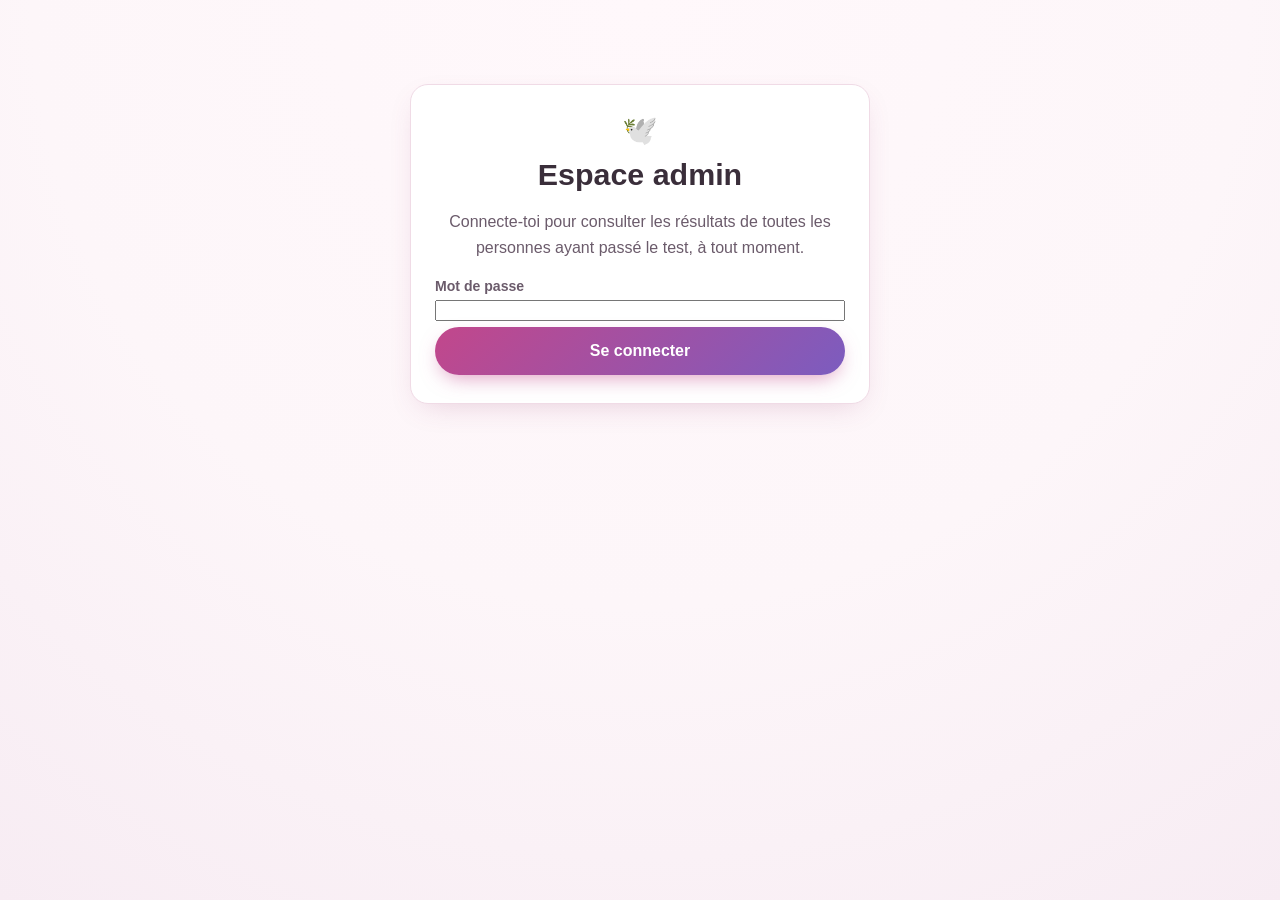
==== admin.html @ a412b6b8 "Bascule l'avertissement d'import dans une modale L'alerte permanente au-dessus du tableau du dashboa" ====
<!doctype html>
<html lang="fr">
<head>
<meta charset="UTF-8" />
<meta name="viewport" content="width=device-width, initial-scale=1, viewport-fit=cover" />
<meta name="robots" content="noindex, nofollow" />
<title>Admin — Test des 5 blessures de l'âme</title>
<link rel="icon" href="data:image/svg+xml,<svg xmlns=%22http://www.w3.org/2000/svg%22 viewBox=%220 0 100 100%22><text y=%22.9em%22 font-size=%2290%22>🕊️</text></svg>" />
<link rel="stylesheet" href="css/style.css" />
<link rel="stylesheet" href="css/admin.css" />
</head>
<body>

<div id="admin-app">

  <!-- ===================== LOGIN ===================== -->
  <section id="admin-login" class="admin-screen active">
    <div class="card login-card">
      <p class="dove" aria-hidden="true">🕊️</p>
      <h1>Espace admin</h1>
      <p class="intro">
        Connecte-toi pour consulter les résultats de toutes les personnes
        ayant passé le test, à tout moment.
      </p>
      <form id="login-form">
        <label for="admin-password">Mot de passe</label>
        <input type="password" id="admin-password" name="password" autocomplete="current-password" required />
        <button type="submit" class="btn btn-primary">Se connecter</button>
        <p id="login-error" class="form-error" hidden></p>
      </form>
    </div>
  </section>

  <!-- ===================== TABLEAU DE BORD ===================== -->
  <section id="admin-dashboard" class="admin-screen">
    <header class="admin-header">
      <div>
        <h1>Tableau de bord</h1>
        <p class="admin-subtitle">Toutes les passations du test.</p>
      </div>
      <div class="admin-header-actions">
        <button type="button" id="dashboard-print-btn" class="btn btn-ghost">Imprimer / enregistrer en PDF</button>
        <button type="button" id="logout-btn" class="btn btn-ghost">Se déconnecter</button>
      </div>
    </header>

    <div class="card admin-summary" id="admin-summary"><!-- generated in JS --></div>

    <div class="card">
      <div class="table-toolbar">
        <input type="search" id="search-input" placeholder="Rechercher un nom, un email, une ville…" />
        <select id="wound-filter" aria-label="Filtrer par blessure dominante">
          <option value="">Toutes les blessures dominantes</option>
        </select>
        <div class="table-toolbar-actions">
          <button type="button" id="import-participants-btn" class="btn btn-ghost">Importer</button>
          <button type="button" id="export-participants-btn" class="btn btn-ghost">Exporter</button>
          <input type="file" id="import-participants-input" accept=".csv,text/csv" hidden />
        </div>
      </div>
      <div class="table-scroll">
        <table id="participants-table" class="admin-table">
          <thead>
            <tr>
              <th>Nom</th>
              <th>Genre</th>
              <th>Email</th>
              <th>Téléphone</th>
              <th>Ville</th>
              <th>Dernier test</th>
              <th>Passations</th>
              <th>Blessures dominante / modérée</th>
              <th class="actions-col">Actions</th>
            </tr>
          </thead>
          <tbody id="participants-tbody"></tbody>
        </table>
      </div>
      <p id="empty-state" class="empty-state" hidden>Aucune passation enregistrée pour le moment.</p>
    </div>
  </section>

  <!-- ===================== DÉTAIL PARTICIPANT ===================== -->
  <section id="admin-detail" class="admin-screen">
    <div class="detail-toolbar">
      <button type="button" id="back-btn" class="btn btn-ghost back-btn">← Retour au tableau de bord</button>
      <button type="button" id="admin-print-btn" class="btn btn-ghost">Imprimer / enregistrer en PDF</button>
    </div>

    <div class="card" id="participant-info"><!-- generated in JS --></div>

    <div class="card">
      <div class="range-toolbar">
        <h3>Évolution des blessures de l'âme</h3>
        <div class="range-buttons" id="range-buttons">
          <button type="button" data-range="6" class="range-btn">6 mois</button>
          <button type="button" data-range="12" class="range-btn">1 an</button>
          <button type="button" data-range="36" class="range-btn">3 ans</button>
          <button type="button" data-range="60" class="range-btn">5 ans</button>
          <button type="button" data-range="all" class="range-btn active">Tout</button>
        </div>
      </div>
      <div id="evolution-chart" class="evolution-chart"></div>
      <div class="legend" id="evolution-legend"></div>
    </div>

    <div class="card">
      <div class="attempts-header">
        <div>
          <h3>Détail des tests passés</h3>
          <p class="section-note-admin">Clique sur un test pour voir le rapport complet, comme celui affiché à l'utilisateur.</p>
        </div>
        <div class="table-toolbar-actions">
          <button type="button" id="import-attempts-btn" class="btn btn-ghost">Importer les tests</button>
          <button type="button" id="export-attempts-btn" class="btn btn-ghost">Exporter les tests</button>
          <input type="file" id="import-attempts-input" accept=".csv,text/csv" hidden />
        </div>
      </div>
      <div class="table-scroll">
        <table class="admin-table" id="attempts-table">
          <thead>
            <tr>
              <th>#</th>
              <th>Date</th>
              <th>Trahison</th>
              <th>Rejet</th>
              <th>Abandon</th>
              <th>Humiliation</th>
              <th>Injustice</th>
              <th>Dominante</th>
              <th class="actions-col">Actions</th>
            </tr>
          </thead>
          <tbody id="attempts-tbody"></tbody>
        </table>
      </div>
    </div>

    <div class="card" id="attempt-report-card" hidden>
      <h3 id="attempt-report-title">Rapport du test</h3>
      <div id="attempt-report"><!-- generated in JS --></div>
    </div>
  </section>

  <!-- ===================== MODAL IMPORT ===================== -->
  <div id="import-modal" class="modal-overlay" hidden aria-hidden="true">
    <div class="modal" role="dialog" aria-modal="true" aria-labelledby="import-modal-title">
      <h2 id="import-modal-title">Importer des participants</h2>
      <div class="modal-alert">
        <strong>Note :</strong> l'import ne concerne <em>que</em> les participants
        (leurs infos personnelles). Pour importer aussi leurs tests passés, ouvre
        la fiche détail du participant concerné et utilise le bouton
        "Importer les tests" sur cette page.
      </div>
      <p class="modal-hint">Format attendu : CSV avec les colonnes
        <code>phone, email, gender, first_name, last_name, city, postal_code,
        created_at, last_test_at</code>. Le téléphone sert de clé : les
        participants existants sont mis à jour, les autres créés.</p>
      <div class="modal-actions">
        <button type="button" id="import-modal-cancel" class="btn btn-ghost">Annuler</button>
        <button type="button" id="import-modal-confirm" class="btn btn-primary">Choisir un fichier…</button>
      </div>
    </div>
  </div>

</div>

<script src="js/data.js"></script>
<script src="js/admin.js"></script>
</body>
</html>
---- css/style.css ----
:root {
  --rose: #c2478b;
  --rose-dark: #a13570;
  --rose-light: #ffe3f0;
  --lavender: #7c5cbf;
  --ink: #3a2e3a;
  --ink-soft: #6b5b6b;
  --bg: #fdf6f9;
  --bg-start: #fff8fb;
  --bg-end: #f7ecf3;
  --card-bg: #ffffff;
  --border: #f0dbe6;
  --shadow: 0 10px 30px -12px rgba(150, 60, 110, 0.25);
  --shadow-accent: rgba(194, 71, 139, 0.55);
  --radius: 18px;
  --tier-high: #c2478b;
  --tier-moderate: #d98c3f;
  --tier-low: #7c9fbf;
  --tier-minimal: #9aa89a;
  font-size: 16px;
}

/* Thème "Homme" (Kanegnon) : mêmes tokens, palette bleue. Activé en
   posant data-gender="homme" sur <body> dès que le genre est choisi. */
body[data-gender="homme"] {
  --rose: #2f6fb0;
  --rose-dark: #1f5490;
  --rose-light: #dceaf7;
  --lavender: #4a4fd1;
  --bg: #eef5fc;
  --bg-start: #f5f9ff;
  --bg-end: #e8f1fa;
  --border: #d9e6f2;
  --shadow: 0 10px 30px -12px rgba(31, 84, 144, 0.25);
  --shadow-accent: rgba(47, 111, 176, 0.55);
}

* {
  box-sizing: border-box;
}

html,
body {
  margin: 0;
  padding: 0;
  background: radial-gradient(circle at top, var(--bg-start) 0%, var(--bg) 55%, var(--bg-end) 100%);
  color: var(--ink);
  font-family: "Segoe UI", "Helvetica Neue", Arial, sans-serif;
  min-height: 100%;
  -webkit-font-smoothing: antialiased;
  transition: background 0.3s ease;
}

#app {
  min-height: 100dvh;
  display: flex;
  flex-direction: column;
  align-items: center;
  padding: 24px 16px calc(48px + env(safe-area-inset-bottom));
}

.screen {
  width: 100%;
  max-width: 640px;
  display: none;
}

.screen.active {
  display: block;
  animation: fade-in 0.35s ease both;
}

@keyframes fade-in {
  from {
    opacity: 0;
    transform: translateY(8px);
  }
  to {
    opacity: 1;
    transform: translateY(0);
  }
}

.card {
  background: var(--card-bg);
  border: 1px solid var(--border);
  border-radius: var(--radius);
  box-shadow: var(--shadow);
  padding: 28px 24px;
  margin-bottom: 18px;
}

/* ---------- Typography ---------- */

h1 {
  font-size: 1.6rem;
  line-height: 1.25;
  margin: 8px 0 16px;
  text-align: center;
  color: var(--ink);
}

h2 {
  margin: 4px 0 6px;
}

h3 {
  margin: 0 0 12px;
  font-size: 1.05rem;
}

.dove {
  text-align: center;
  font-size: 1.8rem;
  margin: 0 0 4px;
}

.verse {
  font-style: italic;
  color: var(--ink-soft);
  border-left: 3px solid var(--rose);
  padding: 6px 0 6px 14px;
  margin: 0 0 20px;
  font-size: 0.95rem;
  line-height: 1.5;
}

.verse cite {
  display: block;
  margin-top: 6px;
  font-style: normal;
  font-weight: 600;
  color: var(--rose-dark);
  font-size: 0.82rem;
}

.verse-small {
  font-size: 0.85rem;
  text-align: center;
  border-left: none;
  border-top: 1px solid var(--border);
  padding: 12px 0 0;
  margin-top: 12px;
}

.intro {
  color: var(--ink-soft);
  line-height: 1.6;
  margin-bottom: 18px;
}

.facts {
  list-style: none;
  padding: 0;
  margin: 0 0 22px;
  display: grid;
  gap: 8px;
}

.facts li {
  background: var(--rose-light);
  color: var(--rose-dark);
  border-radius: 10px;
  padding: 10px 14px;
  font-size: 0.92rem;
}

/* ---------- Forms & buttons ---------- */

form {
  display: flex;
  flex-direction: column;
  gap: 6px;
}

label {
  font-size: 0.88rem;
  font-weight: 600;
  color: var(--ink-soft);
}

.optional {
  font-weight: 400;
  color: #a897a8;
}

input[type="text"],
input[type="email"],
input[type="tel"] {
  border: 1px solid var(--border);
  border-radius: 12px;
  padding: 13px 14px;
  font-size: 1rem;
  margin-bottom: 14px;
  background: #fffafc;
  color: var(--ink);
  width: 100%;
  font-family: inherit;
}

input[type="text"]:focus,
input[type="email"]:focus,
input[type="tel"]:focus {
  outline: 2px solid var(--rose);
  outline-offset: 1px;
}

.form-row {
  display: flex;
  gap: 10px;
}

.form-col {
  flex: 1;
  min-width: 0;
}

.form-col-narrow {
  flex: 0 0 38%;
}

.consent-label {
  display: flex;
  align-items: flex-start;
  gap: 10px;
  font-size: 0.82rem;
  font-weight: 400;
  color: var(--ink-soft);
  line-height: 1.45;
  margin: 6px 0 18px;
  cursor: pointer;
}

.consent-label input[type="checkbox"] {
  flex: none;
  width: 18px;
  height: 18px;
  margin-top: 2px;
  accent-color: var(--rose);
}

.gender-picker {
  display: grid;
  grid-template-columns: 1fr 1fr;
  gap: 10px;
  margin-bottom: 16px;
}

.gender-option {
  position: relative;
  border: 1.5px solid var(--border);
  border-radius: 12px;
  padding: 14px 10px;
  text-align: center;
  cursor: pointer;
  background: #fffafc;
  transition: all 0.15s ease;
}

.gender-option input {
  position: absolute;
  opacity: 0;
  inset: 0;
  margin: 0;
  cursor: pointer;
}

.gender-option .gender-label {
  display: block;
  font-weight: 700;
  color: var(--ink);
  font-size: 0.95rem;
}

.gender-option .gender-sublabel {
  display: block;
  font-size: 0.78rem;
  color: var(--ink-soft);
  margin-top: 2px;
}

.gender-option:has(input:checked) {
  border-color: var(--rose);
  background: var(--rose-light);
  box-shadow: 0 4px 14px -6px var(--shadow-accent);
}

.gender-option:has(input:focus-visible) {
  outline: 2px solid var(--rose);
  outline-offset: 2px;
}

.section-note {
  text-align: center;
  color: var(--ink-soft);
  font-size: 0.86rem;
  margin: -6px 0 14px;
}

.attempt-meta {
  text-align: center;
  color: var(--rose-dark);
  font-weight: 600;
  font-size: 0.85rem;
  margin: -8px 0 14px;
}

.btn {
  border: none;
  border-radius: 999px;
  padding: 15px 22px;
  font-size: 1rem;
  font-weight: 700;
  cursor: pointer;
  text-align: center;
  text-decoration: none;
  display: inline-flex;
  align-items: center;
  justify-content: center;
  gap: 8px;
  transition: transform 0.15s ease, box-shadow 0.15s ease, opacity 0.15s ease;
  -webkit-tap-highlight-color: transparent;
}

.btn:active {
  transform: scale(0.97);
}

.btn-primary {
  background: linear-gradient(135deg, var(--rose), var(--lavender));
  color: #fff;
  box-shadow: 0 8px 20px -6px var(--shadow-accent);
}

.btn-primary:disabled {
  opacity: 0.5;
  cursor: not-allowed;
  box-shadow: none;
}

.btn-ghost {
  background: transparent;
  color: var(--rose-dark);
  border: 1.5px solid var(--border);
}

.link-btn {
  background: none;
  border: none;
  color: var(--rose-dark);
  font-weight: 600;
  text-decoration: underline;
  cursor: pointer;
  font-size: 0.9rem;
  padding: 4px;
}

.resume-banner {
  margin-top: 16px;
  font-size: 0.86rem;
  color: var(--ink-soft);
  background: #f7f1fa;
  border-radius: 10px;
  padding: 10px 12px;
  text-align: center;
}

/* ---------- Quiz screen ---------- */

.quiz-shell {
  width: 100%;
}

.quiz-header {
  margin-bottom: 16px;
}

.progress-track {
  height: 8px;
  background: var(--rose-light);
  border-radius: 999px;
  overflow: hidden;
}

.progress-fill {
  height: 100%;
  width: 0%;
  background: linear-gradient(90deg, var(--rose), var(--lavender));
  border-radius: 999px;
  transition: width 0.3s ease;
}

.quiz-meta {
  display: flex;
  justify-content: center;
  align-items: center;
  margin-top: 10px;
  font-size: 0.85rem;
}

.progress-label {
  color: var(--ink-soft);
  font-weight: 600;
}

.question-card {
  text-align: center;
}

.question-text {
  font-size: 1.25rem;
  line-height: 1.45;
  margin: 6px 0 26px;
  color: var(--ink);
  min-height: 84px;
}

.answer-options {
  display: grid;
  grid-template-columns: repeat(3, 1fr);
  gap: 10px;
}

.answer-btn {
  border: 2px solid var(--border);
  background: #fffafc;
  border-radius: 14px;
  padding: 16px 8px;
  font-size: 1rem;
  font-weight: 700;
  color: var(--ink);
  cursor: pointer;
  transition: all 0.15s ease;
}

.answer-btn:hover {
  border-color: var(--rose);
}

.answer-btn.selected {
  background: linear-gradient(135deg, var(--rose), var(--lavender));
  border-color: transparent;
  color: #fff;
  box-shadow: 0 6px 16px -6px var(--shadow-accent);
}

.quiz-nav {
  display: flex;
  flex-direction: column;
  align-items: center;
  gap: 10px;
  margin-top: 18px;
  text-align: center;
}

.quiz-nav .btn-ghost {
  align-self: flex-start;
}

.hint {
  font-size: 0.82rem;
  color: var(--ink-soft);
}

/* ---------- Results screen ---------- */

.results-shell {
  width: 100%;
}

.results-header {
  text-align: center;
}

.dominant-card {
  text-align: center;
  border-top: 4px solid var(--rose);
}

.eyebrow {
  text-transform: uppercase;
  letter-spacing: 0.08em;
  font-size: 0.75rem;
  color: var(--rose-dark);
  font-weight: 700;
  margin: 0 0 6px;
}

#dominant-name {
  font-size: 1.8rem;
  color: var(--ink);
}

.mask-line {
  color: var(--ink-soft);
  font-weight: 600;
  margin: 0 0 4px;
}

.score-line {
  color: var(--rose-dark);
  font-weight: 700;
  margin: 0;
}

.chart-card {
  padding-bottom: 20px;
}

.score-chart {
  display: flex;
  flex-direction: column;
  gap: 14px;
}

.chart-row {
  display: grid;
  grid-template-columns: 96px 1fr 52px;
  align-items: center;
  gap: 10px;
  font-size: 0.88rem;
}

.chart-row .name {
  font-weight: 700;
  color: var(--ink);
}

.chart-track {
  height: 12px;
  border-radius: 999px;
  background: #f2e7ee;
  overflow: hidden;
}

.chart-fill {
  height: 100%;
  border-radius: 999px;
  transition: width 0.6s ease;
}

.chart-row .value {
  text-align: right;
  font-weight: 700;
  color: var(--ink-soft);
}

.legend {
  display: flex;
  flex-wrap: wrap;
  gap: 10px 16px;
  margin-top: 18px;
  font-size: 0.78rem;
  color: var(--ink-soft);
}

.legend span {
  display: inline-flex;
  align-items: center;
  gap: 6px;
}

.dot {
  width: 9px;
  height: 9px;
  border-radius: 50%;
  display: inline-block;
}

.dot-high {
  background: var(--tier-high);
}

.dot-moderate {
  background: var(--tier-moderate);
}

.dot-low {
  background: var(--tier-low);
}

.dot-minimal {
  background: var(--tier-minimal);
}

/* Accordion */

.accordion {
  display: flex;
  flex-direction: column;
  gap: 12px;
  margin-bottom: 18px;
}

.accordion-item {
  background: var(--card-bg);
  border: 1px solid var(--border);
  border-radius: var(--radius);
  box-shadow: var(--shadow);
  overflow: hidden;
}

.accordion-item[data-dominant="true"] {
  border-color: var(--rose);
}

.accordion-toggle {
  width: 100%;
  background: none;
  border: none;
  padding: 18px 20px;
  display: flex;
  align-items: center;
  justify-content: space-between;
  gap: 12px;
  cursor: pointer;
  text-align: left;
  font: inherit;
  color: var(--ink);
}

.accordion-toggle .toggle-left {
  display: flex;
  align-items: center;
  gap: 10px;
}

.wound-swatch {
  width: 12px;
  height: 12px;
  border-radius: 50%;
  flex: none;
}

.accordion-toggle strong {
  font-size: 1.02rem;
}

.accordion-toggle .toggle-meta {
  display: block;
  font-size: 0.78rem;
  color: var(--ink-soft);
  font-weight: 500;
}

.accordion-toggle .chev {
  transition: transform 0.2s ease;
  color: var(--ink-soft);
  flex: none;
}

.accordion-item.open .chev {
  transform: rotate(180deg);
}

.accordion-body {
  max-height: 0;
  overflow: hidden;
  transition: max-height 0.3s ease;
  padding: 0 20px;
}

.accordion-item.open .accordion-body {
  max-height: 900px;
  padding: 0 20px 20px;
}

.accordion-body h4 {
  margin: 14px 0 6px;
  font-size: 0.85rem;
  text-transform: uppercase;
  letter-spacing: 0.04em;
  color: var(--rose-dark);
}

.accordion-body p,
.accordion-body li {
  color: var(--ink-soft);
  line-height: 1.55;
  font-size: 0.93rem;
}

.accordion-body ul {
  margin: 6px 0;
  padding-left: 20px;
}

.accordion-body ol {
  margin: 6px 0;
  padding-left: 20px;
}

.cta-card {
  text-align: center;
}

.cta-card p {
  color: var(--ink-soft);
  line-height: 1.6;
  margin-bottom: 18px;
}

.cta-actions {
  display: flex;
  flex-direction: column;
  gap: 10px;
}

.results-footer {
  text-align: center;
  margin-top: 6px;
}

/* ---------- Responsive ---------- */

@media (min-width: 560px) {
  #app {
    padding-top: 48px;
  }

  h1 {
    font-size: 1.9rem;
  }

  .cta-actions {
    flex-direction: row;
    justify-content: center;
  }

  .cta-actions .btn {
    flex: 0 0 auto;
    min-width: 220px;
  }
}

@media (max-width: 380px) {
  .card {
    padding: 22px 16px;
  }

  .answer-options {
    gap: 8px;
  }

  .answer-btn {
    padding: 14px 4px;
    font-size: 0.92rem;
  }

  .chart-row {
    grid-template-columns: 76px 1fr 44px;
    font-size: 0.8rem;
  }
}

/* ---------- Print ---------- */

@media print {
  .btn,
  .quiz-nav,
  #print-btn,
  .results-footer,
  .cta-actions {
    display: none !important;
  }

  .accordion-body {
    max-height: none !important;
    padding: 0 20px 20px !important;
  }

  body {
    background: #fff;
  }
}
---- css/admin.css ----
/* Styles propres au tableau de bord admin — s'appuie sur les tokens
   définis dans style.css (couleurs, boutons, cartes). */

#admin-app {
  min-height: 100dvh;
  display: flex;
  flex-direction: column;
  align-items: center;
  padding: 24px 16px calc(48px + env(safe-area-inset-bottom));
}

#admin-app > .admin-screen {
  width: 100%;
  max-width: 960px;
}

.admin-screen {
  display: none;
}

.admin-screen.active {
  display: block;
  animation: fade-in 0.35s ease both;
}

.login-card {
  max-width: 460px;
  margin: 60px auto 0;
  text-align: center;
}

.login-card form {
  text-align: left;
  margin-top: 8px;
}

.form-error {
  color: #b0223a;
  background: #fdeaee;
  border-radius: 10px;
  padding: 10px 12px;
  font-size: 0.85rem;
  margin-top: 10px;
}

.admin-header {
  display: flex;
  align-items: flex-start;
  justify-content: space-between;
  gap: 12px;
  margin: 8px 0 20px;
  flex-wrap: wrap;
}

.admin-header h1 {
  text-align: left;
  margin: 0 0 4px;
  font-size: 1.4rem;
}

.admin-header-actions {
  display: flex;
  gap: 8px;
  flex-wrap: wrap;
  justify-content: flex-end;
}

.admin-subtitle {
  color: var(--ink-soft);
  font-size: 0.9rem;
  margin: 0;
}

.back-btn {
  margin-bottom: 0;
}

.detail-toolbar {
  display: flex;
  align-items: center;
  justify-content: space-between;
  gap: 12px;
  flex-wrap: wrap;
  margin-bottom: 16px;
}

.admin-summary {
  display: grid;
  grid-template-columns: repeat(auto-fit, minmax(140px, 1fr));
  gap: 14px;
  text-align: center;
}

.summary-stat .num {
  display: block;
  font-size: 1.6rem;
  font-weight: 800;
  color: var(--rose-dark);
}

.summary-stat .label {
  font-size: 0.78rem;
  color: var(--ink-soft);
}

.table-toolbar {
  margin-bottom: 14px;
  display: flex;
  gap: 10px;
  flex-wrap: wrap;
  align-items: center;
}

.table-toolbar-actions {
  display: flex;
  gap: 8px;
  flex-wrap: wrap;
  margin-left: auto;
}

.attempts-header {
  display: flex;
  align-items: flex-start;
  justify-content: space-between;
  gap: 12px;
  flex-wrap: wrap;
  margin-bottom: 4px;
}

.attempts-header h3 {
  margin: 0 0 4px;
}

.modal-overlay {
  position: fixed;
  inset: 0;
  background: rgba(30, 12, 24, 0.55);
  display: flex;
  align-items: center;
  justify-content: center;
  padding: 20px;
  z-index: 1000;
  animation: fade-in 0.18s ease both;
}

.modal-overlay[hidden] {
  display: none;
}

.modal {
  background: #fff;
  border-radius: 16px;
  padding: 24px;
  max-width: 520px;
  width: 100%;
  box-shadow: 0 20px 60px rgba(30, 12, 24, 0.25);
  max-height: calc(100dvh - 40px);
  overflow-y: auto;
}

.modal h2 {
  margin: 0 0 14px;
  font-size: 1.2rem;
}

.modal-alert {
  background: #fff5e0;
  border: 1px solid #f0d6a3;
  color: #7a5a1e;
  border-radius: 12px;
  padding: 12px 14px;
  font-size: 0.88rem;
  line-height: 1.45;
  margin-bottom: 14px;
}

.modal-hint {
  color: var(--ink-soft);
  font-size: 0.82rem;
  line-height: 1.5;
  margin: 0 0 18px;
}

.modal-hint code {
  background: #fdeef4;
  color: var(--rose-dark);
  padding: 1px 5px;
  border-radius: 4px;
  font-size: 0.78rem;
}

.modal-actions {
  display: flex;
  justify-content: flex-end;
  gap: 10px;
  flex-wrap: wrap;
}

body.modal-open {
  overflow: hidden;
}

.actions-col {
  width: 1%;
  white-space: nowrap;
}

.actions-cell {
  text-align: right;
  white-space: nowrap;
}

.btn-icon {
  border: 1px solid var(--border);
  background: #fff;
  color: var(--ink-soft);
  border-radius: 8px;
  padding: 5px 10px;
  font-size: 0.78rem;
  font-weight: 600;
  cursor: pointer;
  transition: background 0.15s ease, color 0.15s ease, border-color 0.15s ease;
}

.btn-icon:hover {
  background: #fdeaee;
}

.btn-icon.btn-danger {
  color: #b0223a;
  border-color: #f0c9d1;
}

.btn-icon.btn-danger:hover {
  background: #b0223a;
  border-color: #b0223a;
  color: #fff;
}

.table-toolbar input[type="search"] {
  flex: 1 1 240px;
  border: 1px solid var(--border);
  border-radius: 12px;
  padding: 11px 14px;
  font-size: 0.95rem;
  background: #fffafc;
  color: var(--ink);
}

.table-toolbar select {
  flex: 0 1 220px;
  border: 1px solid var(--border);
  border-radius: 12px;
  padding: 11px 14px;
  font-size: 0.9rem;
  background: #fffafc;
  color: var(--ink);
}

.table-scroll {
  overflow-x: auto;
}

.wound-tag-group {
  display: flex;
  flex-direction: column;
  gap: 3px;
}

.wound-tag.secondary {
  font-weight: 500;
  color: var(--ink-soft);
  font-size: 0.76rem;
}

.section-note-admin {
  color: var(--ink-soft);
  font-size: 0.82rem;
  margin: -8px 0 14px;
}

.attempt-row {
  cursor: pointer;
}

.attempt-row.selected {
  background: var(--rose-light);
}

.admin-table {
  width: 100%;
  border-collapse: collapse;
  font-size: 0.88rem;
  white-space: nowrap;
}

.admin-table th {
  text-align: left;
  padding: 10px 12px;
  color: var(--ink-soft);
  font-size: 0.76rem;
  text-transform: uppercase;
  letter-spacing: 0.04em;
  border-bottom: 2px solid var(--border);
}

.admin-table td {
  padding: 12px;
  border-bottom: 1px solid var(--border);
}

.admin-table tbody tr {
  cursor: pointer;
  transition: background 0.15s ease;
}

.admin-table tbody tr:hover {
  background: var(--rose-light);
}

.wound-tag {
  display: inline-flex;
  align-items: center;
  gap: 6px;
  font-weight: 700;
  font-size: 0.82rem;
}

.wound-tag .dot {
  width: 8px;
  height: 8px;
  border-radius: 50%;
  display: inline-block;
}

.empty-state {
  text-align: center;
  color: var(--ink-soft);
  padding: 24px 0 4px;
}

.participant-name {
  font-size: 1.3rem;
  margin: 4px 0 10px;
}

.participant-meta {
  display: grid;
  grid-template-columns: repeat(auto-fit, minmax(160px, 1fr));
  gap: 10px;
  font-size: 0.86rem;
  color: var(--ink-soft);
}

.participant-meta strong {
  color: var(--ink);
  display: block;
  font-size: 0.72rem;
  text-transform: uppercase;
  letter-spacing: 0.04em;
  margin-bottom: 2px;
}

.range-toolbar {
  display: flex;
  align-items: center;
  justify-content: space-between;
  flex-wrap: wrap;
  gap: 10px;
  margin-bottom: 16px;
}

.range-toolbar h3 {
  margin: 0;
}

.range-buttons {
  display: flex;
  gap: 6px;
  flex-wrap: wrap;
}

.range-btn {
  border: 1.5px solid var(--border);
  background: #fff;
  color: var(--rose-dark);
  border-radius: 999px;
  padding: 6px 13px;
  font-size: 0.78rem;
  font-weight: 700;
  cursor: pointer;
}

.range-btn.active {
  background: var(--rose);
  border-color: var(--rose);
  color: #fff;
}

.evolution-chart {
  width: 100%;
  overflow-x: auto;
}

.band-swatch {
  display: inline-block;
  width: 14px;
  height: 9px;
  border-radius: 2px;
  vertical-align: middle;
}

.evolution-chart svg {
  width: 100%;
  height: auto;
  min-width: 480px;
}

/* Sur le graphique d'évolution, la légende des blessures est centrée
   sous le graphe pour équilibrer visuellement l'ensemble. */
#evolution-legend {
  justify-content: center;
}

.evolution-empty {
  text-align: center;
  color: var(--ink-soft);
  padding: 40px 0;
  font-size: 0.9rem;
}

/* Rapport détaillé d'un test passé (page détail admin). */
.report-block {
  margin-bottom: 22px;
}

.report-chart {
  margin: 0 0 26px;
  padding-bottom: 22px;
  border-bottom: 1px solid var(--border);
}

.report-chart h4 {
  margin: 0 0 12px;
  font-size: 0.9rem;
}

#attempt-report .accordion {
  margin-bottom: 0;
}

@media (max-width: 640px) {
  .admin-header {
    flex-direction: column;
  }
}

@media print {
  .admin-header-actions,
  .detail-toolbar,
  .range-toolbar .range-buttons,
  .table-toolbar,
  .table-toolbar-actions,
  .actions-col,
  .actions-cell,
  .modal-overlay,
  #logout-btn,
  #back-btn,
  #admin-print-btn,
  #dashboard-print-btn {
    display: none !important;
  }

  #admin-login {
    display: none !important;
  }

  .admin-table {
    white-space: normal;
  }

  body {
    background: #fff;
  }
}
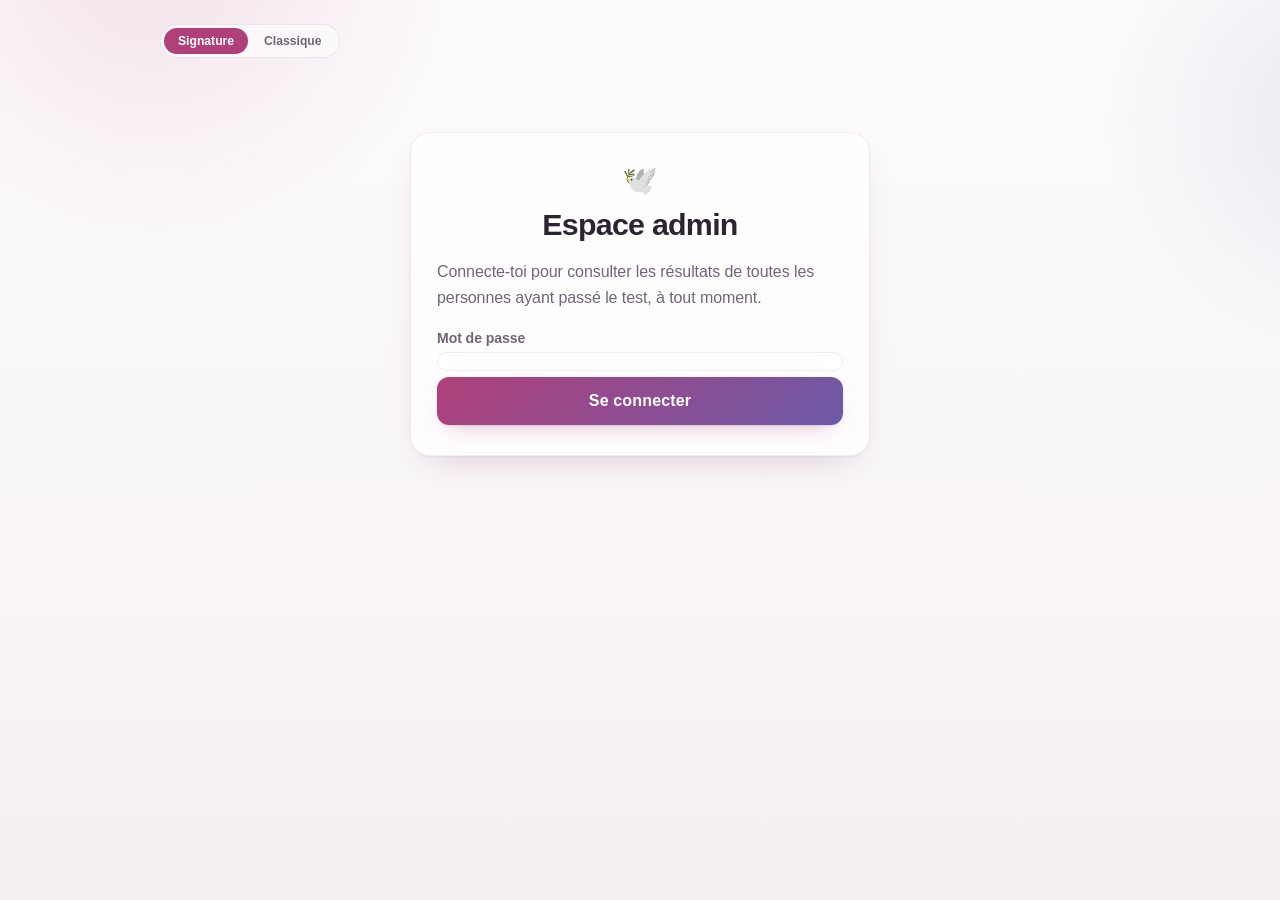
==== commit e4e31bc0: "Connexion des participants et second jeu de thèmes ## Connexion par code e-mail  Une personne déjà e" ====
--- a/admin.html
+++ b/admin.html
@@ -1,17 +1,31 @@
 <!doctype html>
-<html lang="fr">
+<html lang="fr" data-theme="signature">
 <head>
 <meta charset="UTF-8" />
 <meta name="viewport" content="width=device-width, initial-scale=1, viewport-fit=cover" />
 <meta name="robots" content="noindex, nofollow" />
 <title>Admin — Test des 5 blessures de l'âme</title>
 <link rel="icon" href="data:image/svg+xml,<svg xmlns=%22http://www.w3.org/2000/svg%22 viewBox=%220 0 100 100%22><text y=%22.9em%22 font-size=%2290%22>🕊️</text></svg>" />
+<script>
+  try {
+    var t = localStorage.getItem("blessures-ame-theme");
+    if (t === "classique" || t === "signature") document.documentElement.dataset.theme = t;
+  } catch (e) {}
+</script>
 <link rel="stylesheet" href="css/style.css" />
+<link rel="stylesheet" href="css/themes.css" />
 <link rel="stylesheet" href="css/admin.css" />
 </head>
 <body>
 
 <div id="admin-app">
+
+  <div class="app-bar">
+    <div class="theme-switch" role="group" aria-label="Jeu de thèmes">
+      <button type="button" class="theme-btn" data-theme-choice="signature" aria-pressed="true">Signature</button>
+      <button type="button" class="theme-btn" data-theme-choice="classique" aria-pressed="false">Classique</button>
+    </div>
+  </div>
 
   <!-- ===================== LOGIN ===================== -->
   <section id="admin-login" class="admin-screen active">
@@ -53,9 +67,7 @@
           <option value="">Toutes les blessures dominantes</option>
         </select>
         <div class="table-toolbar-actions">
-          <button type="button" id="import-participants-btn" class="btn btn-ghost">Importer</button>
           <button type="button" id="export-participants-btn" class="btn btn-ghost">Exporter</button>
-          <input type="file" id="import-participants-input" accept=".csv,text/csv" hidden />
         </div>
       </div>
       <div class="table-scroll">
@@ -93,6 +105,7 @@
       <div class="range-toolbar">
         <h3>Évolution des blessures de l'âme</h3>
         <div class="range-buttons" id="range-buttons">
+          <button type="button" data-range="1" class="range-btn">1 mois</button>
           <button type="button" data-range="6" class="range-btn">6 mois</button>
           <button type="button" data-range="12" class="range-btn">1 an</button>
           <button type="button" data-range="36" class="range-btn">3 ans</button>
@@ -111,9 +124,7 @@
           <p class="section-note-admin">Clique sur un test pour voir le rapport complet, comme celui affiché à l'utilisateur.</p>
         </div>
         <div class="table-toolbar-actions">
-          <button type="button" id="import-attempts-btn" class="btn btn-ghost">Importer les tests</button>
           <button type="button" id="export-attempts-btn" class="btn btn-ghost">Exporter les tests</button>
-          <input type="file" id="import-attempts-input" accept=".csv,text/csv" hidden />
         </div>
       </div>
       <div class="table-scroll">
@@ -142,30 +153,12 @@
     </div>
   </section>
 
-  <!-- ===================== MODAL IMPORT ===================== -->
-  <div id="import-modal" class="modal-overlay" hidden aria-hidden="true">
-    <div class="modal" role="dialog" aria-modal="true" aria-labelledby="import-modal-title">
-      <h2 id="import-modal-title">Importer des participants</h2>
-      <div class="modal-alert">
-        <strong>Note :</strong> l'import ne concerne <em>que</em> les participants
-        (leurs infos personnelles). Pour importer aussi leurs tests passés, ouvre
-        la fiche détail du participant concerné et utilise le bouton
-        "Importer les tests" sur cette page.
-      </div>
-      <p class="modal-hint">Format attendu : CSV avec les colonnes
-        <code>phone, email, gender, first_name, last_name, city, postal_code,
-        created_at, last_test_at</code>. Le téléphone sert de clé : les
-        participants existants sont mis à jour, les autres créés.</p>
-      <div class="modal-actions">
-        <button type="button" id="import-modal-cancel" class="btn btn-ghost">Annuler</button>
-        <button type="button" id="import-modal-confirm" class="btn btn-primary">Choisir un fichier…</button>
-      </div>
-    </div>
-  </div>
-
 </div>
 
+<script src="js/theme.js"></script>
 <script src="js/data.js"></script>
+<script src="js/evolution-chart.js"></script>
+<script src="js/progress.js"></script>
 <script src="js/admin.js"></script>
 </body>
 </html>
--- a/css/style.css
+++ b/css/style.css
@@ -20,7 +20,7 @@
   font-size: 16px;
 }
 
-/* Thème "Homme" (Kanegnon) : mêmes tokens, palette bleue. Activé en
+/* Thème "Homme" : mêmes tokens, palette bleue. Activé en
    posant data-gender="homme" sur <body> dès que le genre est choisi. */
 body[data-gender="homme"] {
   --rose: #2f6fb0;
@@ -272,11 +272,61 @@
   font-size: 0.95rem;
 }
 
-.gender-option .gender-sublabel {
-  display: block;
-  font-size: 0.78rem;
-  color: var(--ink-soft);
-  margin-top: 2px;
+/* Champ téléphone : indicatif pays + numéro national sur une même ligne. */
+.phone-row {
+  display: flex;
+  gap: 8px;
+  margin-bottom: 4px;
+}
+
+.phone-row select {
+  flex: 0 1 auto;
+  /* Assez large pour afficher le nom du pays en entier, sans écraser le
+     champ du numéro sur les petits écrans. */
+  min-width: 8.5rem;
+  max-width: 52%;
+  border: 1px solid var(--border);
+  border-radius: 12px;
+  padding: 13px 10px;
+  font-size: 0.95rem;
+  font-family: inherit;
+  background: #fffafc;
+  color: var(--ink);
+}
+
+.phone-row select:focus {
+  outline: 2px solid var(--rose);
+  outline-offset: 1px;
+}
+
+.phone-row input[type="tel"] {
+  flex: 1 1 auto;
+  min-width: 0;
+  margin-bottom: 0;
+}
+
+.field-hint {
+  font-size: 0.76rem;
+  color: var(--ink-soft);
+  margin: 0 0 14px;
+  line-height: 1.4;
+}
+
+/* Sur les écrans étroits, un sélecteur natif tronque le nom du pays.
+   On empile alors indicatif et numéro pour garder les deux lisibles. */
+@media (max-width: 430px) {
+  .phone-row {
+    flex-direction: column;
+  }
+
+  .phone-row select {
+    max-width: 100%;
+    width: 100%;
+  }
+
+  .phone-row input[type="tel"] {
+    width: 100%;
+  }
 }
 
 .gender-option:has(input:checked) {
@@ -755,12 +805,274 @@
 
 /* ---------- Print ---------- */
 
+
+/* ---------- Évolution et historique du participant ---------- */
+
+.range-toolbar {
+  display: flex;
+  align-items: center;
+  justify-content: space-between;
+  flex-wrap: wrap;
+  gap: 10px;
+  margin-bottom: 12px;
+}
+
+.range-toolbar h3 {
+  margin: 0;
+}
+
+.range-buttons {
+  display: flex;
+  gap: 6px;
+  flex-wrap: wrap;
+}
+
+.range-btn {
+  border: 1.5px solid var(--border);
+  background: var(--card-bg);
+  color: var(--rose-dark);
+  border-radius: 999px;
+  padding: 6px 13px;
+  font-size: 0.78rem;
+  font-weight: 700;
+  font-family: inherit;
+  cursor: pointer;
+}
+
+.range-btn.active {
+  background: var(--rose);
+  border-color: var(--rose);
+  color: #fff;
+}
+
+.evolution-intro {
+  text-align: left;
+  margin: 0 0 14px;
+}
+
+.evolution-chart {
+  width: 100%;
+  overflow-x: auto;
+}
+
+.evolution-chart svg {
+  width: 100%;
+  height: auto;
+  min-width: 460px;
+}
+
+.evolution-empty {
+  text-align: center;
+  color: var(--ink-soft);
+  padding: 30px 0;
+  font-size: 0.9rem;
+}
+
+.table-scroll {
+  overflow-x: auto;
+}
+
+.history-table {
+  width: 100%;
+  border-collapse: collapse;
+  font-size: 0.88rem;
+  white-space: nowrap;
+}
+
+.history-table th {
+  text-align: left;
+  padding: 8px 10px;
+  color: var(--ink-soft);
+  font-size: 0.72rem;
+  text-transform: uppercase;
+  letter-spacing: 0.04em;
+  border-bottom: 2px solid var(--border);
+}
+
+.history-table td {
+  padding: 11px 10px;
+  border-bottom: 1px solid var(--border);
+}
+
+.history-row {
+  cursor: pointer;
+  transition: background 0.15s ease;
+}
+
+.history-row:hover {
+  background: var(--rose-light);
+}
+
+/* Le test actuellement affiché plus haut sur la page. */
+.history-row.current {
+  background: var(--rose-light);
+  font-weight: 700;
+}
+
+.history-viewing {
+  margin: 14px 0 0;
+  padding: 10px 12px;
+  background: var(--rose-light);
+  border-radius: 10px;
+  font-size: 0.85rem;
+  color: var(--rose-dark);
+  text-align: center;
+}
+
+/* ---------- Connexion et espace participant ---------- */
+
+.welcome-login-hint {
+  text-align: center;
+  font-size: 0.86rem;
+  color: var(--ink-soft);
+  margin: 18px 0 0;
+  padding-top: 16px;
+  border-top: 1px solid var(--border);
+}
+
+.login-card {
+  max-width: 460px;
+  margin: 0 auto;
+  text-align: center;
+}
+
+.login-card form {
+  text-align: left;
+}
+
+.login-card .intro {
+  text-align: left;
+}
+
+/* Le code se lit chiffre par chiffre : chasse fixe et lettres espacées. */
+.code-input {
+  font-family: "SFMono-Regular", "Consolas", "Liberation Mono", monospace;
+  font-size: 1.5rem;
+  letter-spacing: 0.4em;
+  text-align: center;
+}
+
+.form-error {
+  color: #b0223a;
+  background: #fdeaee;
+  border-radius: 10px;
+  padding: 10px 12px;
+  font-size: 0.85rem;
+  margin-top: 12px;
+  text-align: left;
+}
+
+.account-header {
+  text-align: center;
+}
+
+.account-stats {
+  display: grid;
+  grid-template-columns: repeat(auto-fit, minmax(120px, 1fr));
+  gap: 14px;
+  text-align: center;
+  margin-bottom: 20px;
+}
+
+.account-stat .num {
+  display: block;
+  font-size: 1.7rem;
+  font-weight: 800;
+  color: var(--rose-dark);
+  line-height: 1.2;
+}
+
+/* Un nom de blessure ne tient pas à la taille d'un compteur. */
+.account-stat .num.small {
+  font-size: 1rem;
+  font-weight: 700;
+  padding: 8px 0;
+}
+
+.account-stat .label {
+  font-size: 0.76rem;
+  color: var(--ink-soft);
+}
+
+.account-actions {
+  display: flex;
+  flex-wrap: wrap;
+  gap: 10px;
+}
+
+.account-actions .btn {
+  flex: 1 1 200px;
+  margin: 0;
+}
+
+/* ---------- Bandeau de félicitations ---------- */
+
+.progress-card {
+  border: 1.5px solid var(--rose);
+  border-left-width: 5px;
+  background: linear-gradient(135deg, var(--rose-light), var(--card-bg) 65%);
+}
+
+.progress-headline {
+  margin: 0 0 6px;
+  font-size: 1.15rem;
+  font-weight: 800;
+  color: var(--rose-dark);
+}
+
+.progress-lead {
+  margin: 0 0 10px;
+  font-size: 0.9rem;
+  color: var(--ink-soft);
+}
+
+.progress-list {
+  margin: 0;
+  padding-left: 20px;
+  display: flex;
+  flex-direction: column;
+  gap: 6px;
+}
+
+.progress-list li {
+  font-size: 0.92rem;
+  line-height: 1.5;
+}
+
+.progress-list em {
+  font-style: normal;
+  font-weight: 700;
+  color: var(--rose-dark);
+}
+
+.progress-foot {
+  margin: 12px 0 0;
+  font-size: 0.82rem;
+  color: var(--ink-soft);
+}
+
+/* Le confetti se superpose à toute la page sans jamais capter un clic. */
+.confetti-canvas {
+  position: fixed;
+  inset: 0;
+  z-index: 60;
+  pointer-events: none;
+}
+
 @media print {
   .btn,
   .quiz-nav,
   #print-btn,
+  /* Le confetti est une animation d'écran : il n'a rien à faire sur le PDF,
+     contrairement au bandeau de félicitations qui, lui, est conservé. */
+  .confetti-canvas,
   .results-footer,
-  .cta-actions {
+  .cta-actions,
+  /* Les filtres de période et l'invite à cliquer n'ont pas de sens sur
+     papier : le PDF fige la vue complète telle qu'affichée. */
+  .range-buttons,
+  #history-card .section-note,
+  .history-viewing {
     display: none !important;
   }
 
@@ -769,6 +1081,16 @@
     padding: 0 20px 20px !important;
   }
 
+  /* Le graphique d'évolution doit apparaître en entier, sans barre de
+     défilement horizontale masquant une partie des données. */
+  .evolution-chart {
+    overflow: visible !important;
+  }
+
+  .evolution-chart svg {
+    min-width: 0 !important;
+  }
+
   body {
     background: #fff;
   }
--- a/css/themes.css
+++ b/css/themes.css
@@ -0,0 +1,350 @@
+/* ============================================================
+   Jeux de thèmes
+   ============================================================
+
+   Deux ensembles cohabitent, choisis par l'attribut data-theme sur
+   <html> (posé avant le premier rendu par le script inline en <head>,
+   ce qui évite de voir la page changer d'apparence après coup) :
+
+     data-theme="classique"  → l'habillage d'origine, défini dans
+                               style.css. Ce fichier ne le touche pas.
+     data-theme="signature"  → l'habillage affiné ci-dessous.
+
+   Le genre reste porté par data-gender sur <body> : chaque thème
+   décline donc deux palettes. Les sélecteurs `html[data-theme] body`
+   (0,1,2) l'emportent sur `body[data-gender]` (0,1,1) de style.css, et
+   la variante masculine `html[data-theme] body[data-gender]` (0,2,2)
+   l'emporte à son tour — l'ordre de chargement n'a pas à être un
+   argument de correction.
+
+   Le thème signature s'appuie sur des surfaces translucides posées sur
+   un fond en dégradés diffus : c'est le flou d'arrière-plan qui donne
+   la profondeur, pas l'ombre portée. Les bordures descendent à un trait
+   d'un pixel très peu contrasté.
+   ============================================================ */
+
+/* ---------- Signature — palette féminine (par défaut) ---------- */
+
+html[data-theme="signature"] body {
+  --rose: #b0407a;
+  --rose-dark: #8a2f5f;
+  --rose-light: rgba(176, 64, 122, 0.1);
+  --lavender: #6d5aa8;
+  --ink: #2c2430;
+  --ink-soft: #6f6577;
+
+  --bg: #faf7f9;
+  --bg-start: #fdfbfc;
+  --bg-end: #f4eef3;
+
+  /* Surface translucide : le contenu derrière transparaît légèrement,
+     le flou fait le reste. */
+  --card-bg: rgba(255, 255, 255, 0.72);
+  --border: rgba(44, 36, 48, 0.08);
+  --hairline: rgba(44, 36, 48, 0.07);
+  --shadow: 0 1px 2px rgba(30, 20, 35, 0.04), 0 14px 36px -18px rgba(120, 50, 95, 0.3);
+  --shadow-accent: rgba(176, 64, 122, 0.4);
+  --radius: 20px;
+
+  --tier-high: #b0407a;
+  --tier-moderate: #c07f3a;
+  --tier-low: #6d90b4;
+  --tier-minimal: #8f9c8f;
+
+  --blob-a: rgba(176, 64, 122, 0.14);
+  --blob-b: rgba(109, 90, 168, 0.12);
+}
+
+/* ---------- Signature — palette masculine ---------- */
+
+html[data-theme="signature"] body[data-gender="homme"] {
+  --rose: #2b5f96;
+  --rose-dark: #1e4874;
+  --rose-light: rgba(43, 95, 150, 0.1);
+  --lavender: #4753a8;
+  --ink: #232a33;
+  --ink-soft: #62707f;
+
+  --bg: #f6f8fb;
+  --bg-start: #fbfcfe;
+  --bg-end: #eef3f9;
+
+  --border: rgba(35, 42, 51, 0.08);
+  --hairline: rgba(35, 42, 51, 0.07);
+  --shadow: 0 1px 2px rgba(20, 30, 45, 0.04), 0 14px 36px -18px rgba(30, 72, 116, 0.32);
+  --shadow-accent: rgba(43, 95, 150, 0.4);
+
+  --tier-high: #2b5f96;
+
+  --blob-a: rgba(43, 95, 150, 0.14);
+  --blob-b: rgba(71, 83, 168, 0.12);
+}
+
+/* ---------- Fond : dégradés diffus plutôt qu'un aplat ---------- */
+
+html[data-theme="signature"] body {
+  background:
+    radial-gradient(60ch 60ch at 12% -8%, var(--blob-a) 0%, transparent 60%),
+    radial-gradient(50ch 50ch at 105% 12%, var(--blob-b) 0%, transparent 55%),
+    linear-gradient(180deg, var(--bg-start) 0%, var(--bg) 45%, var(--bg-end) 100%);
+  background-attachment: fixed;
+  font-family: "Inter", "Segoe UI", "Helvetica Neue", Arial, sans-serif;
+  letter-spacing: -0.005em;
+}
+
+/* ---------- Surfaces ---------- */
+
+html[data-theme="signature"] .card {
+  border: 1px solid var(--hairline);
+  border-radius: var(--radius);
+  padding: 30px 26px;
+  -webkit-backdrop-filter: blur(20px) saturate(140%);
+  backdrop-filter: blur(20px) saturate(140%);
+}
+
+/* Un liseré clair sur l'arête haute : c'est ce qui fait lire la carte
+   comme une plaque de verre posée sur le fond, et non comme un aplat. */
+html[data-theme="signature"] .card {
+  box-shadow: var(--shadow), inset 0 1px 0 rgba(255, 255, 255, 0.6);
+}
+
+html[data-theme="signature"] .dominant-card {
+  border-top: 1px solid var(--hairline);
+  position: relative;
+  overflow: hidden;
+}
+
+/* Le filet de couleur du haut passe de 4px pleins à un dégradé de 3px
+   qui s'estompe sur les bords. */
+html[data-theme="signature"] .dominant-card::before {
+  content: "";
+  position: absolute;
+  inset: 0 0 auto 0;
+  height: 3px;
+  background: linear-gradient(90deg, transparent, var(--rose), var(--lavender), transparent);
+}
+
+/* ---------- Typographie ---------- */
+
+html[data-theme="signature"] h1 {
+  letter-spacing: -0.025em;
+  font-weight: 700;
+}
+
+html[data-theme="signature"] h2,
+html[data-theme="signature"] h3 {
+  letter-spacing: -0.015em;
+}
+
+html[data-theme="signature"] .eyebrow {
+  letter-spacing: 0.14em;
+  font-size: 0.7rem;
+  font-weight: 600;
+}
+
+html[data-theme="signature"] .intro,
+html[data-theme="signature"] .section-note {
+  line-height: 1.65;
+}
+
+/* ---------- Contrôles ---------- */
+
+html[data-theme="signature"] .btn {
+  border-radius: 12px;
+  font-weight: 600;
+  letter-spacing: 0.01em;
+}
+
+html[data-theme="signature"] .btn-primary {
+  box-shadow: 0 1px 2px rgba(20, 15, 25, 0.1), 0 10px 24px -12px var(--shadow-accent);
+}
+
+html[data-theme="signature"] .btn-ghost {
+  border: 1px solid var(--hairline);
+  background: rgba(255, 255, 255, 0.5);
+  -webkit-backdrop-filter: blur(8px);
+  backdrop-filter: blur(8px);
+}
+
+html[data-theme="signature"] input[type="text"],
+html[data-theme="signature"] input[type="email"],
+html[data-theme="signature"] input[type="tel"],
+html[data-theme="signature"] input[type="password"],
+html[data-theme="signature"] .phone-row select,
+html[data-theme="signature"] .table-toolbar input[type="search"],
+html[data-theme="signature"] .table-toolbar select {
+  border: 1px solid var(--hairline);
+  background: rgba(255, 255, 255, 0.6);
+  border-radius: 12px;
+}
+
+html[data-theme="signature"] .answer-btn {
+  border: 1px solid var(--hairline);
+  background: rgba(255, 255, 255, 0.6);
+  -webkit-backdrop-filter: blur(10px);
+  backdrop-filter: blur(10px);
+  border-radius: 14px;
+}
+
+html[data-theme="signature"] .gender-option {
+  border: 1px solid var(--hairline);
+  background: rgba(255, 255, 255, 0.55);
+  border-radius: 14px;
+}
+
+html[data-theme="signature"] .range-btn {
+  border: 1px solid var(--hairline);
+  background: rgba(255, 255, 255, 0.55);
+  font-weight: 600;
+}
+
+html[data-theme="signature"] .accordion-item {
+  border: 1px solid var(--hairline);
+  background: rgba(255, 255, 255, 0.4);
+}
+
+/* ---------- États actifs ----------
+
+   Les règles ci-dessus ciblent `html[data-theme] .classe` (0,2,1), ce qui
+   passe devant les états de style.css écrits en `.classe.etat` (0,2,0) :
+   sans les reprises qui suivent, un bouton sélectionné perdrait son fond
+   tout en gardant son texte blanc — donc illisible. Chaque état est donc
+   redonné explicitement, à une spécificité supérieure. */
+
+html[data-theme="signature"] .answer-btn.selected {
+  background: linear-gradient(135deg, var(--rose), var(--lavender));
+  border-color: transparent;
+  color: #fff;
+  box-shadow: 0 6px 18px -8px var(--shadow-accent);
+}
+
+html[data-theme="signature"] .range-btn.active {
+  background: var(--rose);
+  border-color: var(--rose);
+  color: #fff;
+}
+
+html[data-theme="signature"] .gender-option:has(input:checked) {
+  border-color: var(--rose);
+  background: var(--rose-light);
+}
+
+html[data-theme="signature"] .accordion-item[data-dominant="true"] {
+  border-color: var(--rose);
+}
+
+html[data-theme="signature"] .history-row.current,
+html[data-theme="signature"] .attempt-row.selected {
+  background: var(--rose-light);
+}
+
+html[data-theme="signature"] .progress-card {
+  border: 1px solid var(--hairline);
+  border-left: 2px solid var(--rose);
+}
+
+html[data-theme="signature"] .chart-track {
+  background: rgba(44, 36, 48, 0.06);
+}
+
+/* ---------- Tableaux ---------- */
+
+html[data-theme="signature"] .admin-table th,
+html[data-theme="signature"] .history-table th {
+  border-bottom: 1px solid var(--hairline);
+  font-weight: 600;
+}
+
+html[data-theme="signature"] .admin-table td,
+html[data-theme="signature"] .history-table td {
+  border-bottom: 1px solid var(--hairline);
+}
+
+/* ============================================================
+   Sélecteur de thème et barre d'application
+   ============================================================ */
+
+.app-bar {
+  width: 100%;
+  max-width: 640px;
+  display: flex;
+  align-items: center;
+  justify-content: space-between;
+  gap: 12px;
+  margin-bottom: 14px;
+  flex-wrap: wrap;
+}
+
+/* Sur l'admin, la barre suit la largeur du tableau de bord. */
+#admin-app .app-bar {
+  max-width: 960px;
+}
+
+.theme-switch {
+  display: inline-flex;
+  padding: 3px;
+  gap: 2px;
+  border: 1px solid var(--border);
+  border-radius: 999px;
+  background: rgba(255, 255, 255, 0.55);
+  -webkit-backdrop-filter: blur(10px);
+  backdrop-filter: blur(10px);
+}
+
+.theme-btn {
+  border: 0;
+  background: transparent;
+  color: var(--ink-soft);
+  border-radius: 999px;
+  padding: 6px 14px;
+  font-size: 0.76rem;
+  font-weight: 600;
+  cursor: pointer;
+  transition: background 0.18s ease, color 0.18s ease;
+}
+
+.theme-btn:hover {
+  color: var(--rose-dark);
+}
+
+.theme-btn[aria-pressed="true"] {
+  background: var(--rose);
+  color: #fff;
+}
+
+.app-bar-actions {
+  display: flex;
+  align-items: center;
+  gap: 10px;
+  margin-left: auto;
+}
+
+@media (max-width: 420px) {
+  .theme-btn {
+    padding: 6px 11px;
+    font-size: 0.72rem;
+  }
+}
+
+/* Ni la barre d'outils ni les effets de verre n'ont de sens sur papier :
+   le PDF doit sortir sur fond blanc opaque et parfaitement lisible. */
+@media print {
+  .app-bar {
+    display: none !important;
+  }
+
+  html[data-theme="signature"] body {
+    background: #fff !important;
+  }
+
+  html[data-theme="signature"] .card,
+  html[data-theme="signature"] .accordion-item,
+  html[data-theme="signature"] .answer-btn,
+  html[data-theme="signature"] .btn-ghost {
+    background: #fff !important;
+    -webkit-backdrop-filter: none !important;
+    backdrop-filter: none !important;
+    box-shadow: none !important;
+    border: 1px solid #ddd !important;
+  }
+}
--- a/css/admin.css
+++ b/css/admin.css
@@ -129,75 +129,6 @@
 
 .attempts-header h3 {
   margin: 0 0 4px;
-}
-
-.modal-overlay {
-  position: fixed;
-  inset: 0;
-  background: rgba(30, 12, 24, 0.55);
-  display: flex;
-  align-items: center;
-  justify-content: center;
-  padding: 20px;
-  z-index: 1000;
-  animation: fade-in 0.18s ease both;
-}
-
-.modal-overlay[hidden] {
-  display: none;
-}
-
-.modal {
-  background: #fff;
-  border-radius: 16px;
-  padding: 24px;
-  max-width: 520px;
-  width: 100%;
-  box-shadow: 0 20px 60px rgba(30, 12, 24, 0.25);
-  max-height: calc(100dvh - 40px);
-  overflow-y: auto;
-}
-
-.modal h2 {
-  margin: 0 0 14px;
-  font-size: 1.2rem;
-}
-
-.modal-alert {
-  background: #fff5e0;
-  border: 1px solid #f0d6a3;
-  color: #7a5a1e;
-  border-radius: 12px;
-  padding: 12px 14px;
-  font-size: 0.88rem;
-  line-height: 1.45;
-  margin-bottom: 14px;
-}
-
-.modal-hint {
-  color: var(--ink-soft);
-  font-size: 0.82rem;
-  line-height: 1.5;
-  margin: 0 0 18px;
-}
-
-.modal-hint code {
-  background: #fdeef4;
-  color: var(--rose-dark);
-  padding: 1px 5px;
-  border-radius: 4px;
-  font-size: 0.78rem;
-}
-
-.modal-actions {
-  display: flex;
-  justify-content: flex-end;
-  gap: 10px;
-  flex-wrap: wrap;
-}
-
-body.modal-open {
-  overflow: hidden;
 }
 
 .actions-col {
@@ -463,7 +394,6 @@
   .table-toolbar-actions,
   .actions-col,
   .actions-cell,
-  .modal-overlay,
   #logout-btn,
   #back-btn,
   #admin-print-btn,
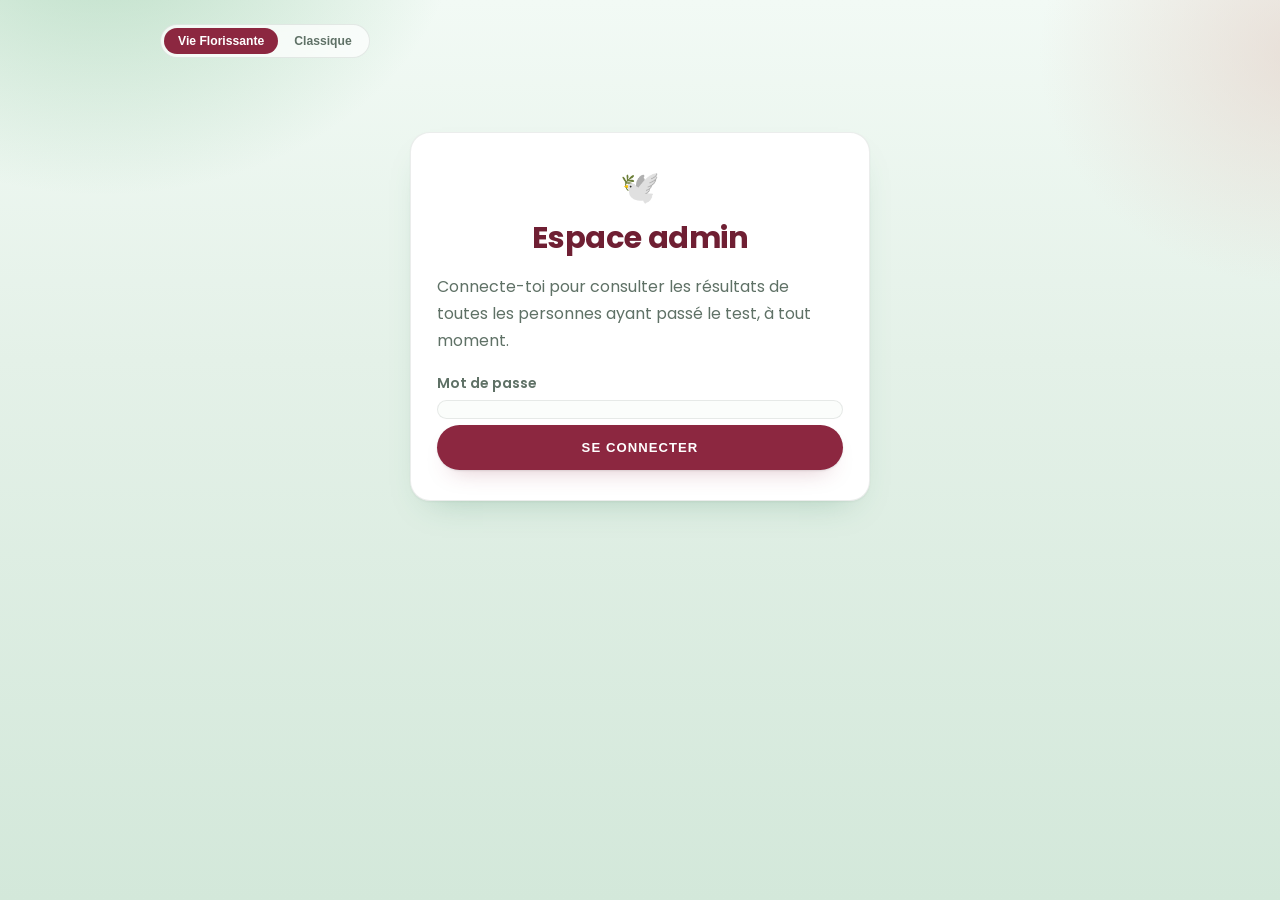
==== commit fa4d5796: "Réécrit le thème signature d'après la charte de Vie Florissante Le thème signature reprend désormais" ====
--- a/admin.html
+++ b/admin.html
@@ -12,6 +12,9 @@
     if (t === "classique" || t === "signature") document.documentElement.dataset.theme = t;
   } catch (e) {}
 </script>
+<link rel="preconnect" href="https://fonts.googleapis.com" />
+<link rel="preconnect" href="https://fonts.gstatic.com" crossorigin />
+<link rel="stylesheet" href="https://fonts.googleapis.com/css2?family=Poppins:wght@400;600;700&display=swap" />
 <link rel="stylesheet" href="css/style.css" />
 <link rel="stylesheet" href="css/themes.css" />
 <link rel="stylesheet" href="css/admin.css" />
@@ -22,7 +25,7 @@
 
   <div class="app-bar">
     <div class="theme-switch" role="group" aria-label="Jeu de thèmes">
-      <button type="button" class="theme-btn" data-theme-choice="signature" aria-pressed="true">Signature</button>
+      <button type="button" class="theme-btn" data-theme-choice="signature" aria-pressed="true">Vie Florissante</button>
       <button type="button" class="theme-btn" data-theme-choice="classique" aria-pressed="false">Classique</button>
     </div>
   </div>
--- a/css/style.css
+++ b/css/style.css
@@ -1000,6 +1000,22 @@
   gap: 10px;
 }
 
+/* Dossier sans mot de passe : la carte se signale d'elle-même, c'est la
+   seule action réellement à faire en arrivant par un code e-mail. */
+#account-password-card.highlight {
+  border-color: var(--rose);
+  border-left-width: 3px;
+}
+
+#account-password-card form {
+  margin-top: 4px;
+}
+
+.form-success {
+  color: #1d6b4a;
+  background: #e4f5ec;
+}
+
 .account-actions .btn {
   flex: 1 1 200px;
   margin: 0;
--- a/css/themes.css
+++ b/css/themes.css
@@ -8,7 +8,8 @@
 
      data-theme="classique"  → l'habillage d'origine, défini dans
                                style.css. Ce fichier ne le touche pas.
-     data-theme="signature"  → l'habillage affiné ci-dessous.
+     data-theme="signature"  → la charte de Vie Florissante, ci-dessous.
+                               C'est le thème par défaut.
 
    Le genre reste porté par data-gender sur <body> : chaque thème
    décline donc deux palettes. Les sélecteurs `html[data-theme] body`
@@ -17,95 +18,144 @@
    l'emporte à son tour — l'ordre de chargement n'a pas à être un
    argument de correction.
 
-   Le thème signature s'appuie sur des surfaces translucides posées sur
-   un fond en dégradés diffus : c'est le flou d'arrière-plan qui donne
-   la profondeur, pas l'ombre portée. Les bordures descendent à un trait
-   d'un pixel très peu contrasté.
+   ------------------------------------------------------------
+   Charte reprise du site vieflorissante.com
+   ------------------------------------------------------------
+   - Vert sauge en aplat dominant, texte blanc dessus.
+   - Rose poudré pour les titres et les boutons.
+   - Bordeaux du logo comme couleur forte.
+   - Boutons en pilule, libellés en majuscules espacées.
+   - Sans-serif géométrique arrondie (Poppins).
+
+   Une transposition s'imposait : le site pose son texte en blanc sur un
+   grand aplat vert, ce qui fonctionne pour une page de présentation mais
+   pas pour un questionnaire de 50 écrans ni pour des tableaux de
+   résultats. Le vert devient donc la teinte du fond de page, le contenu
+   vit sur des cartes blanches — exactement la façon dont la marque se
+   décline déjà sur sa plateforme applicative.
+
+   Le rose poudré et le bordeaux du site étant tous deux des couleurs de
+   marque, la distinction homme/femme s'appuie sur elles plutôt que sur
+   un rose et un bleu étrangers à la charte : bordeaux pour le féminin,
+   vert profond pour le masculin. Les surfaces, elles, restent
+   identiques, pour que l'application reste reconnaissable dans les deux
+   cas.
    ============================================================ */
 
 /* ---------- Signature — palette féminine (par défaut) ---------- */
 
 html[data-theme="signature"] body {
-  --rose: #b0407a;
-  --rose-dark: #8a2f5f;
-  --rose-light: rgba(176, 64, 122, 0.1);
-  --lavender: #6d5aa8;
-  --ink: #2c2430;
-  --ink-soft: #6f6577;
-
-  --bg: #faf7f9;
-  --bg-start: #fdfbfc;
-  --bg-end: #f4eef3;
-
-  /* Surface translucide : le contenu derrière transparaît légèrement,
-     le flou fait le reste. */
-  --card-bg: rgba(255, 255, 255, 0.72);
-  --border: rgba(44, 36, 48, 0.08);
-  --hairline: rgba(44, 36, 48, 0.07);
-  --shadow: 0 1px 2px rgba(30, 20, 35, 0.04), 0 14px 36px -18px rgba(120, 50, 95, 0.3);
-  --shadow-accent: rgba(176, 64, 122, 0.4);
+  /* Couleurs de marque, reprises telles quelles du site */
+  --vf-green: #7cbd8f;
+  --vf-green-deep: #2c7a52;
+  --vf-rose-powder: #e2cac1;
+  --vf-burgundy: #8c2740;
+
+  --rose: var(--vf-burgundy);
+  --rose-dark: #6f1f33;
+  --rose-light: rgba(140, 39, 64, 0.09);
+  --lavender: #a8506a;
+  --ink: #2a3b30;
+  --ink-soft: #5f7166;
+
+  /* Le vert doit rester nettement perceptible : c'est lui qui rend
+     l'application reconnaissable comme celle de l'association. Les cartes
+     étant blanches, un fond franchement teinté les détache mieux qu'un
+     blanc cassé. */
+  --bg: #e4f1e8;
+  --bg-start: #f2faf5;
+  --bg-end: #d3e8da;
+
+  --card-bg: #ffffff;
+  --border: rgba(42, 59, 48, 0.1);
+  --hairline: rgba(42, 59, 48, 0.09);
+  --shadow: 0 1px 2px rgba(30, 50, 38, 0.05), 0 16px 34px -20px rgba(44, 122, 82, 0.35);
+  --shadow-accent: rgba(140, 39, 64, 0.35);
   --radius: 20px;
 
-  --tier-high: #b0407a;
-  --tier-moderate: #c07f3a;
-  --tier-low: #6d90b4;
-  --tier-minimal: #8f9c8f;
-
-  --blob-a: rgba(176, 64, 122, 0.14);
-  --blob-b: rgba(109, 90, 168, 0.12);
+  --tier-high: var(--vf-burgundy);
+  --tier-moderate: #c0883c;
+  --tier-low: #57988a;
+  --tier-minimal: #8fa593;
+
+  --blob-a: rgba(124, 189, 143, 0.5);
+  --blob-b: rgba(226, 202, 193, 0.55);
 }
 
 /* ---------- Signature — palette masculine ---------- */
 
 html[data-theme="signature"] body[data-gender="homme"] {
-  --rose: #2b5f96;
-  --rose-dark: #1e4874;
-  --rose-light: rgba(43, 95, 150, 0.1);
-  --lavender: #4753a8;
-  --ink: #232a33;
-  --ink-soft: #62707f;
-
-  --bg: #f6f8fb;
-  --bg-start: #fbfcfe;
-  --bg-end: #eef3f9;
-
-  --border: rgba(35, 42, 51, 0.08);
-  --hairline: rgba(35, 42, 51, 0.07);
-  --shadow: 0 1px 2px rgba(20, 30, 45, 0.04), 0 14px 36px -18px rgba(30, 72, 116, 0.32);
-  --shadow-accent: rgba(43, 95, 150, 0.4);
-
-  --tier-high: #2b5f96;
-
-  --blob-a: rgba(43, 95, 150, 0.14);
-  --blob-b: rgba(71, 83, 168, 0.12);
-}
-
-/* ---------- Fond : dégradés diffus plutôt qu'un aplat ---------- */
+  --rose: var(--vf-green-deep);
+  --rose-dark: #205c3d;
+  --rose-light: rgba(44, 122, 82, 0.1);
+  --lavender: #3f8f6a;
+  --ink: #23342a;
+  --ink-soft: #5a6f62;
+
+  --shadow: 0 1px 2px rgba(20, 45, 32, 0.05), 0 16px 34px -20px rgba(44, 122, 82, 0.38);
+  --shadow-accent: rgba(44, 122, 82, 0.35);
+
+  --tier-high: var(--vf-green-deep);
+
+  --blob-a: rgba(124, 189, 143, 0.55);
+  --blob-b: rgba(44, 122, 82, 0.2);
+}
+
+/* ---------- Fond : le vert de la marque, en voile ---------- */
 
 html[data-theme="signature"] body {
   background:
-    radial-gradient(60ch 60ch at 12% -8%, var(--blob-a) 0%, transparent 60%),
-    radial-gradient(50ch 50ch at 105% 12%, var(--blob-b) 0%, transparent 55%),
-    linear-gradient(180deg, var(--bg-start) 0%, var(--bg) 45%, var(--bg-end) 100%);
+    radial-gradient(58ch 46ch at 8% -10%, var(--blob-a) 0%, transparent 62%),
+    radial-gradient(46ch 40ch at 102% 6%, var(--blob-b) 0%, transparent 58%),
+    linear-gradient(180deg, var(--bg-start) 0%, var(--bg) 40%, var(--bg-end) 100%);
   background-attachment: fixed;
-  font-family: "Inter", "Segoe UI", "Helvetica Neue", Arial, sans-serif;
-  letter-spacing: -0.005em;
+  font-family: "Poppins", "Segoe UI", "Helvetica Neue", Arial, sans-serif;
+}
+
+/* Le bandeau d'en-tête du site est animé, les fleurs bougeant comme sous
+   un vent léger. On en garde l'intention plutôt que l'image : les voiles
+   de couleur dérivent très lentement, assez pour que la page respire,
+   trop peu pour capter l'attention pendant un questionnaire.
+   L'animation porte sur une couche dédiée, en position fixe et sans
+   interaction possible, afin de ne jamais déplacer le contenu. */
+html[data-theme="signature"] body::before {
+  content: "";
+  position: fixed;
+  inset: -12%;
+  z-index: -1;
+  pointer-events: none;
+  background:
+    radial-gradient(30ch 26ch at 22% 28%, var(--blob-a) 0%, transparent 62%),
+    radial-gradient(26ch 22ch at 78% 68%, var(--blob-b) 0%, transparent 58%);
+  opacity: 0.5;
+  animation: vf-breeze 34s ease-in-out infinite alternate;
+}
+
+@keyframes vf-breeze {
+  from {
+    transform: translate3d(-1.5%, -1%, 0) scale(1);
+  }
+  to {
+    transform: translate3d(2%, 1.5%, 0) scale(1.06);
+  }
+}
+
+/* Respecte le réglage système : pour qui a désactivé les animations, le
+   voile reste en place. */
+@media (prefers-reduced-motion: reduce) {
+  html[data-theme="signature"] body::before {
+    animation: none;
+  }
 }
 
 /* ---------- Surfaces ---------- */
 
 html[data-theme="signature"] .card {
+  background: var(--card-bg);
   border: 1px solid var(--hairline);
   border-radius: var(--radius);
   padding: 30px 26px;
-  -webkit-backdrop-filter: blur(20px) saturate(140%);
-  backdrop-filter: blur(20px) saturate(140%);
-}
-
-/* Un liseré clair sur l'arête haute : c'est ce qui fait lire la carte
-   comme une plaque de verre posée sur le fond, et non comme un aplat. */
-html[data-theme="signature"] .card {
-  box-shadow: var(--shadow), inset 0 1px 0 rgba(255, 255, 255, 0.6);
+  box-shadow: var(--shadow);
 }
 
 html[data-theme="signature"] .dominant-card {
@@ -114,56 +164,77 @@
   overflow: hidden;
 }
 
-/* Le filet de couleur du haut passe de 4px pleins à un dégradé de 3px
-   qui s'estompe sur les bords. */
+/* Filet de couleur reprenant les deux teintes de la marque. */
 html[data-theme="signature"] .dominant-card::before {
   content: "";
   position: absolute;
   inset: 0 0 auto 0;
-  height: 3px;
-  background: linear-gradient(90deg, transparent, var(--rose), var(--lavender), transparent);
+  height: 4px;
+  background: linear-gradient(90deg, var(--vf-green), var(--rose), var(--vf-rose-powder));
 }
 
 /* ---------- Typographie ---------- */
 
-html[data-theme="signature"] h1 {
-  letter-spacing: -0.025em;
-  font-weight: 700;
-}
-
+html[data-theme="signature"] h1,
 html[data-theme="signature"] h2,
 html[data-theme="signature"] h3 {
+  font-weight: 700;
   letter-spacing: -0.015em;
+  color: var(--rose-dark);
+}
+
+html[data-theme="signature"] .dove {
+  font-size: 2rem;
 }
 
 html[data-theme="signature"] .eyebrow {
-  letter-spacing: 0.14em;
+  letter-spacing: 0.16em;
   font-size: 0.7rem;
   font-weight: 600;
 }
 
 html[data-theme="signature"] .intro,
-html[data-theme="signature"] .section-note {
-  line-height: 1.65;
-}
-
-/* ---------- Contrôles ---------- */
+html[data-theme="signature"] .section-note,
+html[data-theme="signature"] .accordion-body p,
+html[data-theme="signature"] .accordion-body li {
+  line-height: 1.7;
+}
+
+html[data-theme="signature"] .verse {
+  border-left: 3px solid var(--vf-green);
+}
+
+/* ---------- Contrôles : la pilule du site ---------- */
 
 html[data-theme="signature"] .btn {
-  border-radius: 12px;
-  font-weight: 600;
-  letter-spacing: 0.01em;
-}
-
+  border-radius: 999px;
+  font-weight: 600;
+  text-transform: uppercase;
+  letter-spacing: 0.08em;
+  font-size: 0.82rem;
+  padding: 15px 22px;
+}
+
+/* Le site utilise des aplats unis, pas des dégradés. */
 html[data-theme="signature"] .btn-primary {
-  box-shadow: 0 1px 2px rgba(20, 15, 25, 0.1), 0 10px 24px -12px var(--shadow-accent);
-}
-
+  background: var(--rose);
+  color: #fff;
+  box-shadow: 0 1px 2px rgba(20, 15, 25, 0.1), 0 12px 24px -14px var(--shadow-accent);
+}
+
+html[data-theme="signature"] .btn-primary:hover {
+  background: var(--rose-dark);
+}
+
+/* Le bouton « FAIRE UN DON » du site : pilule contourée, fond clair. */
 html[data-theme="signature"] .btn-ghost {
-  border: 1px solid var(--hairline);
-  background: rgba(255, 255, 255, 0.5);
-  -webkit-backdrop-filter: blur(8px);
-  backdrop-filter: blur(8px);
+  border: 1.5px solid var(--vf-green);
+  background: #fff;
+  color: var(--rose-dark);
+}
+
+html[data-theme="signature"] .btn-ghost:hover {
+  background: rgba(124, 189, 143, 0.12);
 }
 
 html[data-theme="signature"] input[type="text"],
@@ -173,34 +244,69 @@
 html[data-theme="signature"] .phone-row select,
 html[data-theme="signature"] .table-toolbar input[type="search"],
 html[data-theme="signature"] .table-toolbar select {
-  border: 1px solid var(--hairline);
-  background: rgba(255, 255, 255, 0.6);
-  border-radius: 12px;
+  border: 1px solid var(--border);
+  background: #fbfdfb;
+  border-radius: 14px;
 }
 
 html[data-theme="signature"] .answer-btn {
-  border: 1px solid var(--hairline);
-  background: rgba(255, 255, 255, 0.6);
-  -webkit-backdrop-filter: blur(10px);
-  backdrop-filter: blur(10px);
-  border-radius: 14px;
+  border: 1.5px solid var(--border);
+  background: #fff;
+  border-radius: 999px;
+  font-weight: 600;
 }
 
 html[data-theme="signature"] .gender-option {
-  border: 1px solid var(--hairline);
-  background: rgba(255, 255, 255, 0.55);
-  border-radius: 14px;
+  border: 1.5px solid var(--border);
+  background: #fff;
+  border-radius: 16px;
 }
 
 html[data-theme="signature"] .range-btn {
-  border: 1px solid var(--hairline);
-  background: rgba(255, 255, 255, 0.55);
+  border: 1.5px solid var(--border);
+  background: #fff;
   font-weight: 600;
 }
 
 html[data-theme="signature"] .accordion-item {
   border: 1px solid var(--hairline);
-  background: rgba(255, 255, 255, 0.4);
+  background: #fff;
+}
+
+html[data-theme="signature"] .progress-fill {
+  background: linear-gradient(90deg, var(--vf-green), var(--rose));
+}
+
+html[data-theme="signature"] .progress-track {
+  background: rgba(124, 189, 143, 0.22);
+}
+
+html[data-theme="signature"] .facts li {
+  background: rgba(124, 189, 143, 0.16);
+  color: var(--rose-dark);
+}
+
+html[data-theme="signature"] .progress-card {
+  border: 1px solid var(--hairline);
+  border-left: 3px solid var(--vf-green);
+}
+
+html[data-theme="signature"] .chart-track {
+  background: rgba(42, 59, 48, 0.07);
+}
+
+/* ---------- Tableaux ---------- */
+
+html[data-theme="signature"] .admin-table th,
+html[data-theme="signature"] .history-table th {
+  border-bottom: 1px solid var(--border);
+  font-weight: 600;
+  letter-spacing: 0.06em;
+}
+
+html[data-theme="signature"] .admin-table td,
+html[data-theme="signature"] .history-table td {
+  border-bottom: 1px solid var(--hairline);
 }
 
 /* ---------- États actifs ----------
@@ -212,10 +318,14 @@
    redonné explicitement, à une spécificité supérieure. */
 
 html[data-theme="signature"] .answer-btn.selected {
-  background: linear-gradient(135deg, var(--rose), var(--lavender));
-  border-color: transparent;
+  background: var(--rose);
+  border-color: var(--rose);
   color: #fff;
   box-shadow: 0 6px 18px -8px var(--shadow-accent);
+}
+
+html[data-theme="signature"] .answer-btn:hover {
+  border-color: var(--vf-green);
 }
 
 html[data-theme="signature"] .range-btn.active {
@@ -238,26 +348,8 @@
   background: var(--rose-light);
 }
 
-html[data-theme="signature"] .progress-card {
-  border: 1px solid var(--hairline);
-  border-left: 2px solid var(--rose);
-}
-
-html[data-theme="signature"] .chart-track {
-  background: rgba(44, 36, 48, 0.06);
-}
-
-/* ---------- Tableaux ---------- */
-
-html[data-theme="signature"] .admin-table th,
-html[data-theme="signature"] .history-table th {
-  border-bottom: 1px solid var(--hairline);
-  font-weight: 600;
-}
-
-html[data-theme="signature"] .admin-table td,
-html[data-theme="signature"] .history-table td {
-  border-bottom: 1px solid var(--hairline);
+html[data-theme="signature"] #account-password-card.highlight {
+  border-left: 3px solid var(--rose);
 }
 
 /* ============================================================
@@ -286,7 +378,7 @@
   gap: 2px;
   border: 1px solid var(--border);
   border-radius: 999px;
-  background: rgba(255, 255, 255, 0.55);
+  background: rgba(255, 255, 255, 0.72);
   -webkit-backdrop-filter: blur(10px);
   backdrop-filter: blur(10px);
 }
@@ -319,14 +411,14 @@
   margin-left: auto;
 }
 
-@media (max-width: 420px) {
+@media (max-width: 430px) {
   .theme-btn {
-    padding: 6px 11px;
-    font-size: 0.72rem;
-  }
-}
-
-/* Ni la barre d'outils ni les effets de verre n'ont de sens sur papier :
+    padding: 6px 10px;
+    font-size: 0.7rem;
+  }
+}
+
+/* Ni la barre d'outils ni le voile animé n'ont de sens sur papier :
    le PDF doit sortir sur fond blanc opaque et parfaitement lisible. */
 @media print {
   .app-bar {
@@ -335,6 +427,10 @@
 
   html[data-theme="signature"] body {
     background: #fff !important;
+  }
+
+  html[data-theme="signature"] body::before {
+    display: none !important;
   }
 
   html[data-theme="signature"] .card,
@@ -342,8 +438,6 @@
   html[data-theme="signature"] .answer-btn,
   html[data-theme="signature"] .btn-ghost {
     background: #fff !important;
-    -webkit-backdrop-filter: none !important;
-    backdrop-filter: none !important;
     box-shadow: none !important;
     border: 1px solid #ddd !important;
   }
